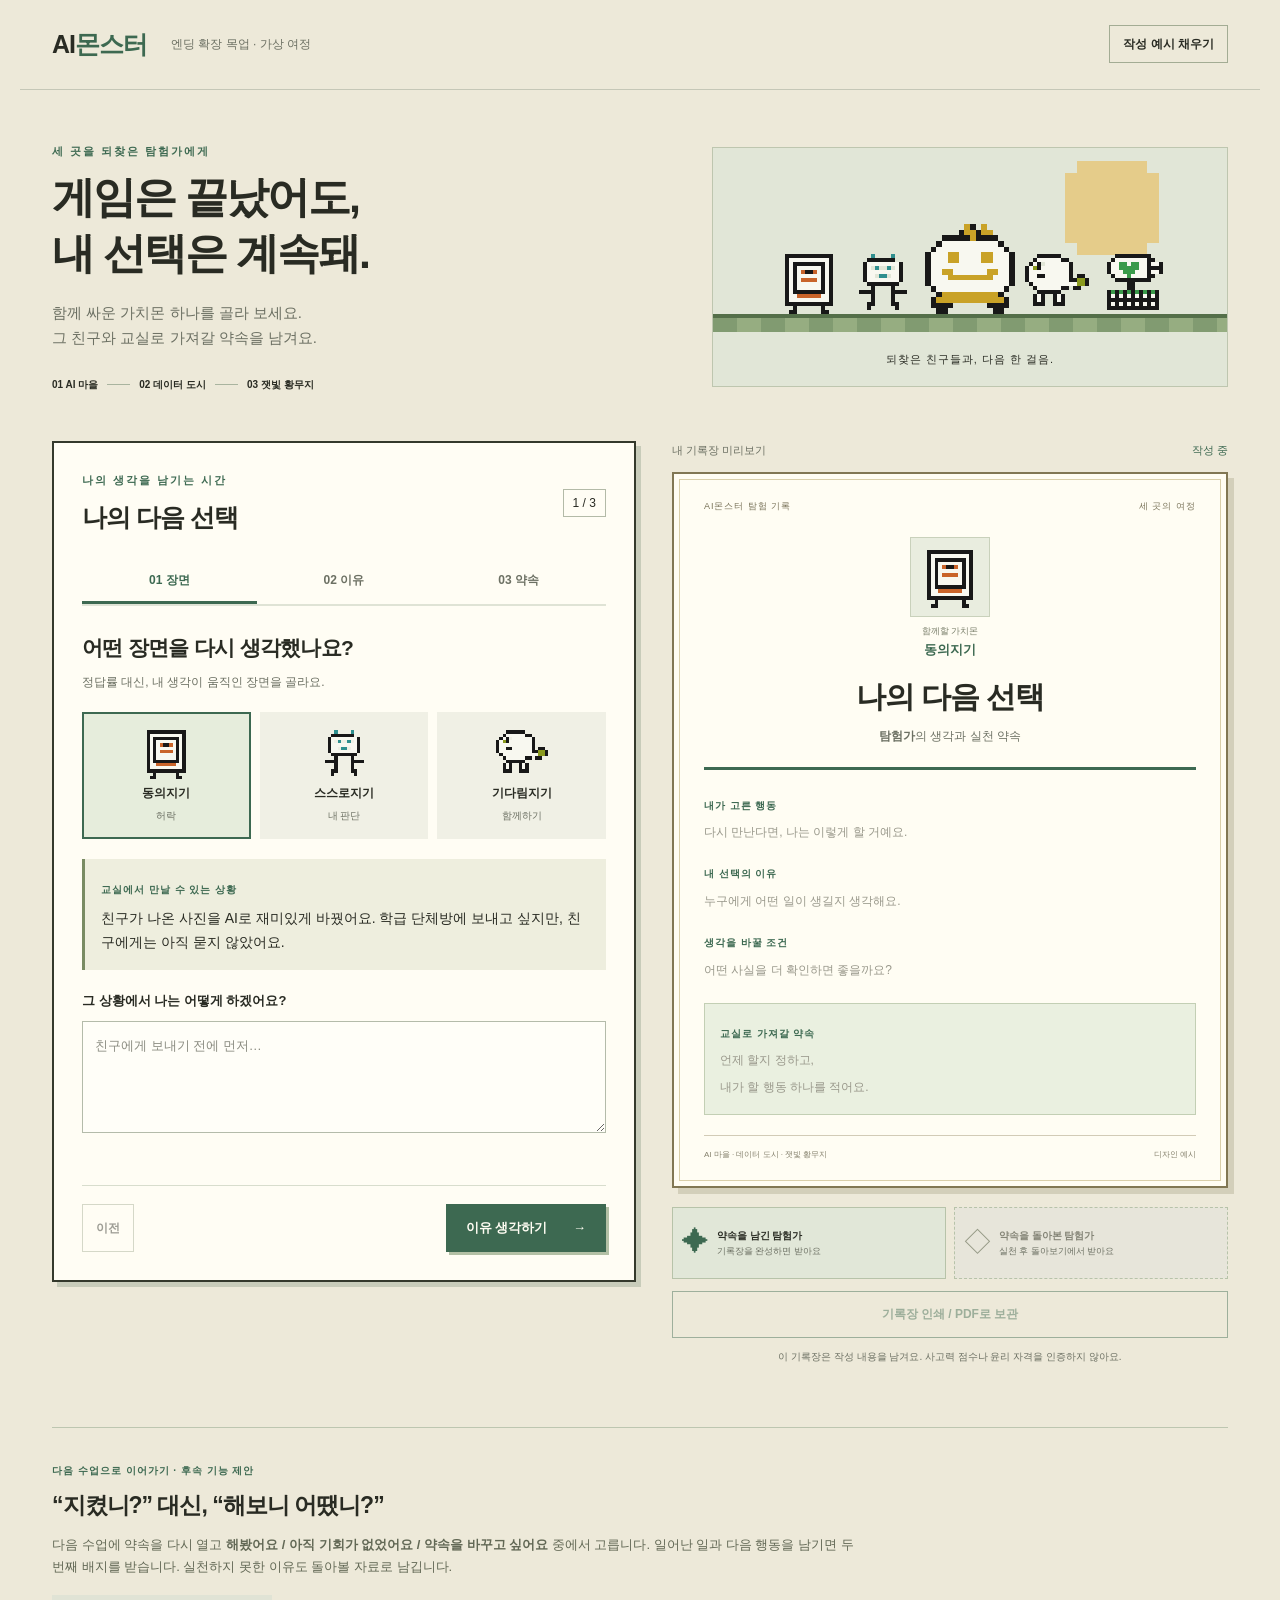
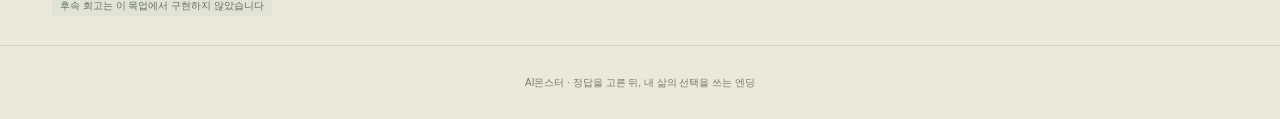
==== mockups/ending-reflection.html @ c7d959e9 "시트 v4 주소 연결 및 엔딩 회고 기록장 목업 추가" ====
<!doctype html>
<html lang="ko">
<head>
<meta charset="utf-8"><meta name="viewport" content="width=device-width,initial-scale=1">
<title>AI몬스터 · 나의 다음 선택</title>
<link rel="stylesheet" href="ending-reflection.css">
</head>
<body>
<header class="top"><a href="../index.html" class="brand">AI<span>몬스터</span></a><span class="prototype">엔딩 확장 목업 · 가상 여정</span><button id="example" class="quiet">작성 예시 채우기</button></header>
<main>
<section class="hero">
 <div><p class="eyebrow">세 곳을 되찾은 탐험가에게</p><h1>게임은 끝났어도,<br>내 선택은 계속돼.</h1><p class="lead">함께 싸운 가치몬 하나를 골라 보세요.<br>그 친구와 교실로 가져갈 약속을 남겨요.</p><div class="route"><span>01 AI 마을</span><i></i><span>02 데이터 도시</span><i></i><span>03 잿빛 황무지</span></div></div>
 <div class="hero-art"><div class="sun"></div><div id="parade"></div><div class="ground"></div><p>되찾은 친구들과, 다음 한 걸음.</p></div>
</section>
<div class="workspace">
<section class="workbook" aria-labelledby="workTitle">
 <div class="section-heading"><div><p class="eyebrow">나의 생각을 남기는 시간</p><h2 id="workTitle">나의 다음 선택</h2></div><span id="stepLabel" class="counter">1 / 3</span></div>
 <nav class="steps" aria-label="작성 단계"><button data-step="0" class="active">01 장면</button><button data-step="1">02 이유</button><button data-step="2">03 약속</button></nav>
 <div class="step" data-page="0">
  <h3>어떤 장면을 다시 생각했나요?</h3><p class="hint">정답률 대신, 내 생각이 움직인 장면을 골라요.</p>
  <div id="companions" class="companions"></div>
  <div class="scene"><span class="small-label">교실에서 만날 수 있는 상황</span><p id="scenario"></p></div>
  <label for="choice">그 상황에서 나는 어떻게 하겠어요?</label><textarea id="choice" maxlength="180" placeholder="친구에게 보내기 전에 먼저…"></textarea>
 </div>
 <div class="step" data-page="1" hidden>
  <h3>그 선택을 한 이유는 무엇인가요?</h3><p class="hint">“좋은 일이니까”에서 한 걸음 더 가볼까요?</p>
  <label for="reason">누구에게 어떤 일이 생길 수 있나요?</label><textarea id="reason" maxlength="220" placeholder="내가 이렇게 하면, …에게 …이 생길 수 있어요."></textarea>
  <label for="condition">어떤 사실을 새로 알면 생각을 바꾸겠어요?</label><textarea id="condition" maxlength="180" placeholder="만약 …이라는 사실을 확인한다면, …하겠어요."></textarea>
  <p class="coach">생각을 바꾸는 것도 판단이에요. 근거가 달라졌을 때를 떠올려 보세요.</p>
 </div>
 <div class="step" data-page="2" hidden>
  <h3>작게, 직접 해볼 약속 하나.</h3><p class="hint">언제 할지 정하면, 나중에 해봤는지 돌아볼 수 있어요.</p>
  <label for="when">언제, 어떤 상황에서?</label><input id="when" maxlength="90" placeholder="다음에 학급 단체방에 사진을 보낼 때">
  <label for="promise">무엇을 하겠어요?</label><textarea id="promise" maxlength="180" placeholder="사진에 나온 친구에게 보내도 되는지 묻고, 괜찮다는 답을 기다리겠어요."></textarea>
  <label for="nickname">기록장에 넣을 별명</label><input id="nickname" maxlength="12" placeholder="탐험가" value="탐험가">
  <p class="coach">실명은 쓰지 않아도 돼요. 이 목업의 글은 서버로 보내지 않으며 새로고침하면 사라져요.</p>
 </div>
 <p id="message" role="status" class="message"></p>
 <div class="actions"><button id="back" class="quiet" disabled>이전</button><button id="next" class="primary">이유 생각하기 <span>→</span></button></div>
</section>
<aside class="preview-side">
 <div class="preview-label"><span>내 기록장 미리보기</span><span id="state">작성 중</span></div>
 <article class="certificate" id="certificate">
  <div class="cert-top"><span>AI몬스터 탐험 기록</span><span>세 곳의 여정</span></div>
  <div class="cert-seal"><img id="partnerImage" alt=""><span>함께할 가치몬</span><strong id="partnerName"></strong></div>
  <h2>나의 다음 선택</h2><p class="cert-owner"><b id="ownerText">탐험가</b>의 생각과 실천 약속</p>
  <div class="cert-rule"></div>
  <section><span class="small-label">내가 고른 행동</span><p id="choiceText" class="placeholder">다시 만난다면, 나는 이렇게 할 거예요.</p></section>
  <section><span class="small-label">내 선택의 이유</span><p id="reasonText" class="placeholder">누구에게 어떤 일이 생길지 생각해요.</p></section>
  <section><span class="small-label">생각을 바꿀 조건</span><p id="conditionText" class="placeholder">어떤 사실을 더 확인하면 좋을까요?</p></section>
  <section class="pledge"><span class="small-label">교실로 가져갈 약속</span><p id="whenText" class="placeholder">언제 할지 정하고,</p><p id="promiseText" class="placeholder">내가 할 행동 하나를 적어요.</p></section>
  <footer><span>AI 마을 · 데이터 도시 · 잿빛 황무지</span><span>디자인 예시</span></footer>
 </article>
 <div class="badge-row"><div id="writtenBadge"><span class="badge-icon">✦</span><div><b>약속을 남긴 탐험가</b><small id="badgeStatus">기록장을 완성하면 받아요</small></div></div><div class="locked"><span class="badge-icon">◇</span><div><b>약속을 돌아본 탐험가</b><small>실천 후 돌아보기에서 받아요</small></div></div></div>
 <button id="print" class="print" disabled>기록장 인쇄 / PDF로 보관</button><p class="footnote">이 기록장은 작성 내용을 남겨요. 사고력 점수나 윤리 자격을 인증하지 않아요.</p>
</aside>
</div>
<section class="teacher-note"><span class="small-label">다음 수업으로 이어가기 · 후속 기능 제안</span><h2>“지켰니?” 대신, “해보니 어땠니?”</h2><p>다음 수업에 약속을 다시 열고 <b>해봤어요 / 아직 기회가 없었어요 / 약속을 바꾸고 싶어요</b> 중에서 고릅니다. 일어난 일과 다음 행동을 남기면 두 번째 배지를 받습니다. 실천하지 못한 이유도 돌아볼 자료로 남깁니다.</p><span class="tag">후속 회고는 이 목업에서 구현하지 않았습니다</span></section>
</main>
<footer class="page-footer">AI몬스터 · 정답을 고른 뒤, 내 삶의 선택을 쓰는 엔딩</footer>
<script src="../data/tools.js"></script><script src="../data/monsters.js"></script><script src="../data/stage1/monsters.js"></script><script src="../data/stage2/monsters.js"></script><script src="../data/stage3/monsters.js"></script><script src="../src/render.js"></script><script src="ending-reflection.js"></script>
</body></html>
---- mockups/ending-reflection.css ----
:root{--ink:#292b23;--paper:#ede9d9;--cream:#fffdf4;--green:#3d6951;--muted:#6c7063;--gold:#c9a14b;--line:#34392c}*{box-sizing:border-box}body{margin:0;background:var(--paper);color:var(--ink);font-family:'Malgun Gothic',sans-serif;font-size:15px;line-height:1.7}button,input,textarea{font:inherit}button{cursor:pointer;color:inherit}button:disabled{cursor:default;opacity:.45}button:focus-visible,a:focus-visible,input:focus-visible,textarea:focus-visible{outline:3px solid #b98b33;outline-offset:4px}button{transition:background .15s,transform .15s}button:hover:not(:disabled){transform:translateY(-1px)}.top{max-width:1240px;margin:auto;padding:23px 32px;display:flex;align-items:center;gap:24px;border-bottom:1px solid #c5c7b7}.brand{font-weight:900;font-size:25px;color:var(--ink);text-decoration:none;letter-spacing:-1px}.brand span{color:var(--green)}.prototype{font-size:12px;color:var(--muted)}.top button{margin-left:auto}main{max-width:1240px;margin:auto;padding:0 32px}.hero{display:grid;grid-template-columns:1.2fr 1fr;gap:40px;align-items:center;padding:52px 0 48px}.eyebrow{font-size:11px;letter-spacing:2px;color:var(--green);font-weight:800;margin:0 0 10px}h1{font-size:43px;line-height:1.3;letter-spacing:-2px;margin:0 0 18px}h2{font-size:25px;line-height:1.4;letter-spacing:-1px;margin:0}h3{font-size:21px;line-height:1.5;margin:26px 0 8px;letter-spacing:-.7px}.lead{color:var(--muted);margin:0}.route{display:flex;align-items:center;gap:9px;font-size:10px;font-weight:bold;margin-top:25px;flex-wrap:wrap}.route i{height:1px;background:#a9b49f;width:23px}.hero-art{position:relative;background:#e1e6d7;min-height:240px;border:1px solid #bec6af;display:flex;flex-direction:column;justify-content:flex-end;align-items:center;overflow:hidden}.sun{position:absolute;top:25px;right:80px;width:70px;height:70px;background:#e5cc8a;box-shadow:12px 0 #e5cc8a,-12px 0 #e5cc8a,0 12px #e5cc8a,0 -12px #e5cc8a}#parade{position:relative;display:flex;gap:10px;align-items:flex-end;z-index:1;padding-top:70px}#parade img{width:64px;height:64px;image-rendering:pixelated}#parade img:nth-child(3){width:90px;height:90px}.ground{width:100%;height:18px;background:repeating-linear-gradient(90deg,#819b71 0 24px,#96ad81 24px 48px);border-top:4px solid #546f49}.hero-art p{font-size:11px;letter-spacing:1px;margin:18px 0}.workspace{display:grid;grid-template-columns:1.05fr 1fr;gap:36px;align-items:start}.workbook{background:var(--cream);border:2px solid var(--line);box-shadow:5px 5px 0 #c8ccba;padding:28px}.section-heading{display:flex;align-items:center;justify-content:space-between;gap:16px}.counter{font-size:12px;border:1px solid #b3baa7;padding:3px 9px;white-space:nowrap}.steps{display:flex;gap:0;border-bottom:2px solid #dfe3d5;margin-top:24px}.steps button{flex:1;border:0;border-bottom:3px solid transparent;background:none;padding:11px 3px;font-size:12px;font-weight:bold;color:var(--muted)}.steps button.active{border-color:var(--green);color:var(--green)}.hint{font-size:12px;color:var(--muted);margin:0 0 20px}.companions{display:grid;grid-template-columns:repeat(3,minmax(0,1fr));gap:9px}.companion{display:flex;align-items:center;flex-direction:column;gap:4px;padding:13px 4px;background:#f0f0e5;border:2px solid transparent;font-size:12px;font-weight:bold}.companion[aria-pressed=true]{border-color:var(--green);background:#e6eddc}.companion img{image-rendering:pixelated;width:52px;height:52px}.companion small{font-size:10px;color:var(--muted);font-weight:normal}.scene{padding:16px;background:#eeeede;border-left:3px solid #798b63;margin:20px 0}.small-label{font-size:10px;font-weight:bold;color:var(--green);letter-spacing:1px}.scene p{font-size:14px;margin:6px 0 0}label{display:block;font-size:13px;font-weight:bold;margin:18px 0 8px}textarea,input{width:100%;max-width:100%;border:1px solid #b4bbaa;background:#fffef8;padding:12px;color:var(--ink);border-radius:0}textarea{min-height:112px;resize:vertical;font-size:13px;line-height:1.8}input{font-size:13px}textarea::placeholder,input::placeholder{color:#8b8c81}.coach{font-size:12px;padding:14px;background:#eaf0e1;color:#506140;margin:18px 0}.actions{display:flex;justify-content:space-between;gap:10px;padding-top:18px;border-top:1px solid #d8ddcd}.quiet{padding:8px 13px;background:transparent;border:1px solid #a3ac94;font-size:12px;font-weight:bold}.primary{padding:11px 18px;border:2px solid var(--green);background:var(--green);color:#fffdf3;font-size:13px;font-weight:bold;box-shadow:3px 3px 0 #b3c0a5}.primary span{margin-left:22px}.message{font-size:12px;min-height:21px;color:#945333}.preview-label{display:flex;justify-content:space-between;color:var(--muted);font-size:11px;margin-bottom:12px}.preview-label span:last-child{color:var(--green)}.certificate{position:relative;background:#fffdf3;border:2px solid #817754;padding:25px 30px;box-shadow:6px 6px 0 #d3cfba;outline:1px solid #d9cfaa;outline-offset:-8px}.cert-top{display:flex;justify-content:space-between;gap:10px;font-size:9px;letter-spacing:1px;color:#797359}.cert-seal{margin:23px auto 15px;display:flex;flex-direction:column;align-items:center}.cert-seal img{width:80px;height:80px;image-rendering:pixelated;background:#e9eddf;border:1px solid #c9d1bb;padding:8px}.cert-seal span{font-size:9px;color:#7b806c;margin-top:7px}.cert-seal strong{font-size:13px;color:var(--green)}.certificate h2{text-align:center;font-size:30px;letter-spacing:-1.2px}.cert-owner{text-align:center;font-size:12px;color:var(--muted);margin:8px 0 20px}.cert-rule{height:3px;background:var(--green);margin-bottom:21px}.certificate section{margin:16px 0}.certificate section p{font-size:12px;line-height:1.85;margin:5px 0 0;white-space:pre-wrap;overflow-wrap:anywhere}.certificate .placeholder{color:#99988b}.certificate .pledge{background:#eaf0e0;border:1px solid #c3cfb4;padding:15px;margin-top:22px}.certificate footer{border-top:1px solid #d2cbb6;padding-top:12px;margin-top:20px;font-size:8px;color:#85816d;display:flex;justify-content:space-between;gap:10px}.badge-row{display:grid;grid-template-columns:1fr 1fr;gap:8px;margin:19px 0 12px}.badge-row>div{display:flex;align-items:center;gap:8px;background:#e1e7d8;border:1px solid #b7c3a9;padding:12px 9px}.badge-row b{font-size:10px;display:block}.badge-row small{display:block;font-size:9px;color:var(--muted)}.badge-icon{font-size:27px;color:var(--green);flex-shrink:0}.badge-row .locked{background:#e7e5da;border-style:dashed;color:#858577}.locked .badge-icon{color:#959985}.badge-row .earned{background:#e9dca8;border:2px solid #ad8b39}.print{width:100%;padding:12px;border:1px solid var(--green);color:var(--green);font-weight:bold;background:transparent;font-size:12px}.footnote{font-size:10px;color:var(--muted);text-align:center;margin:10px 0}.teacher-note{border-top:1px solid #bdc6b0;margin-top:52px;padding:28px 0}.teacher-note h2{font-size:23px;margin:8px 0}.teacher-note p{font-size:13px;color:#626855;max-width:810px}.tag{font-size:10px;background:#e0e3d5;padding:5px 8px;color:#636f58}.page-footer{text-align:center;padding:28px;font-size:10px;color:#747c68;border-top:1px solid #d0d2c2}.preview-side,.workbook{min-width:0}[hidden]{display:none!important}@media(max-width:900px){main{padding:0 20px}.top{padding:18px 20px;gap:12px}.prototype{display:none}.hero{gap:22px}h1{font-size:34px}.workspace{gap:22px}.workbook{padding:20px}.certificate{padding:24px 20px}.hero-art #parade{gap:0}.hero-art #parade img{width:48px;height:48px}.hero-art #parade img:nth-child(3){width:64px;height:64px}}@media(max-width:680px){.hero{grid-template-columns:1fr;padding:30px 0}.hero-art{min-height:185px}.hero-art #parade{padding-top:40px}.workspace{grid-template-columns:1fr}.certificate{padding:24px}.badge-row{gap:6px}h1{font-size:36px}.top .brand{font-size:22px}.top button{font-size:10px;padding:7px}.route{font-size:9px}.route i{width:14px}.workbook{padding:20px}.teacher-note{margin-top:34px}}@media print{@page{size:A4;margin:18mm}body{background:white}.top,.hero,.workbook,.preview-label,.badge-row,.print,.footnote,.teacher-note,.page-footer{display:none!important}main{padding:0}.workspace{display:block}.certificate{max-width:170mm;margin:auto;box-shadow:none;break-inside:avoid}.certificate section p{font-size:12pt}.certificate h2{font-size:26pt}}
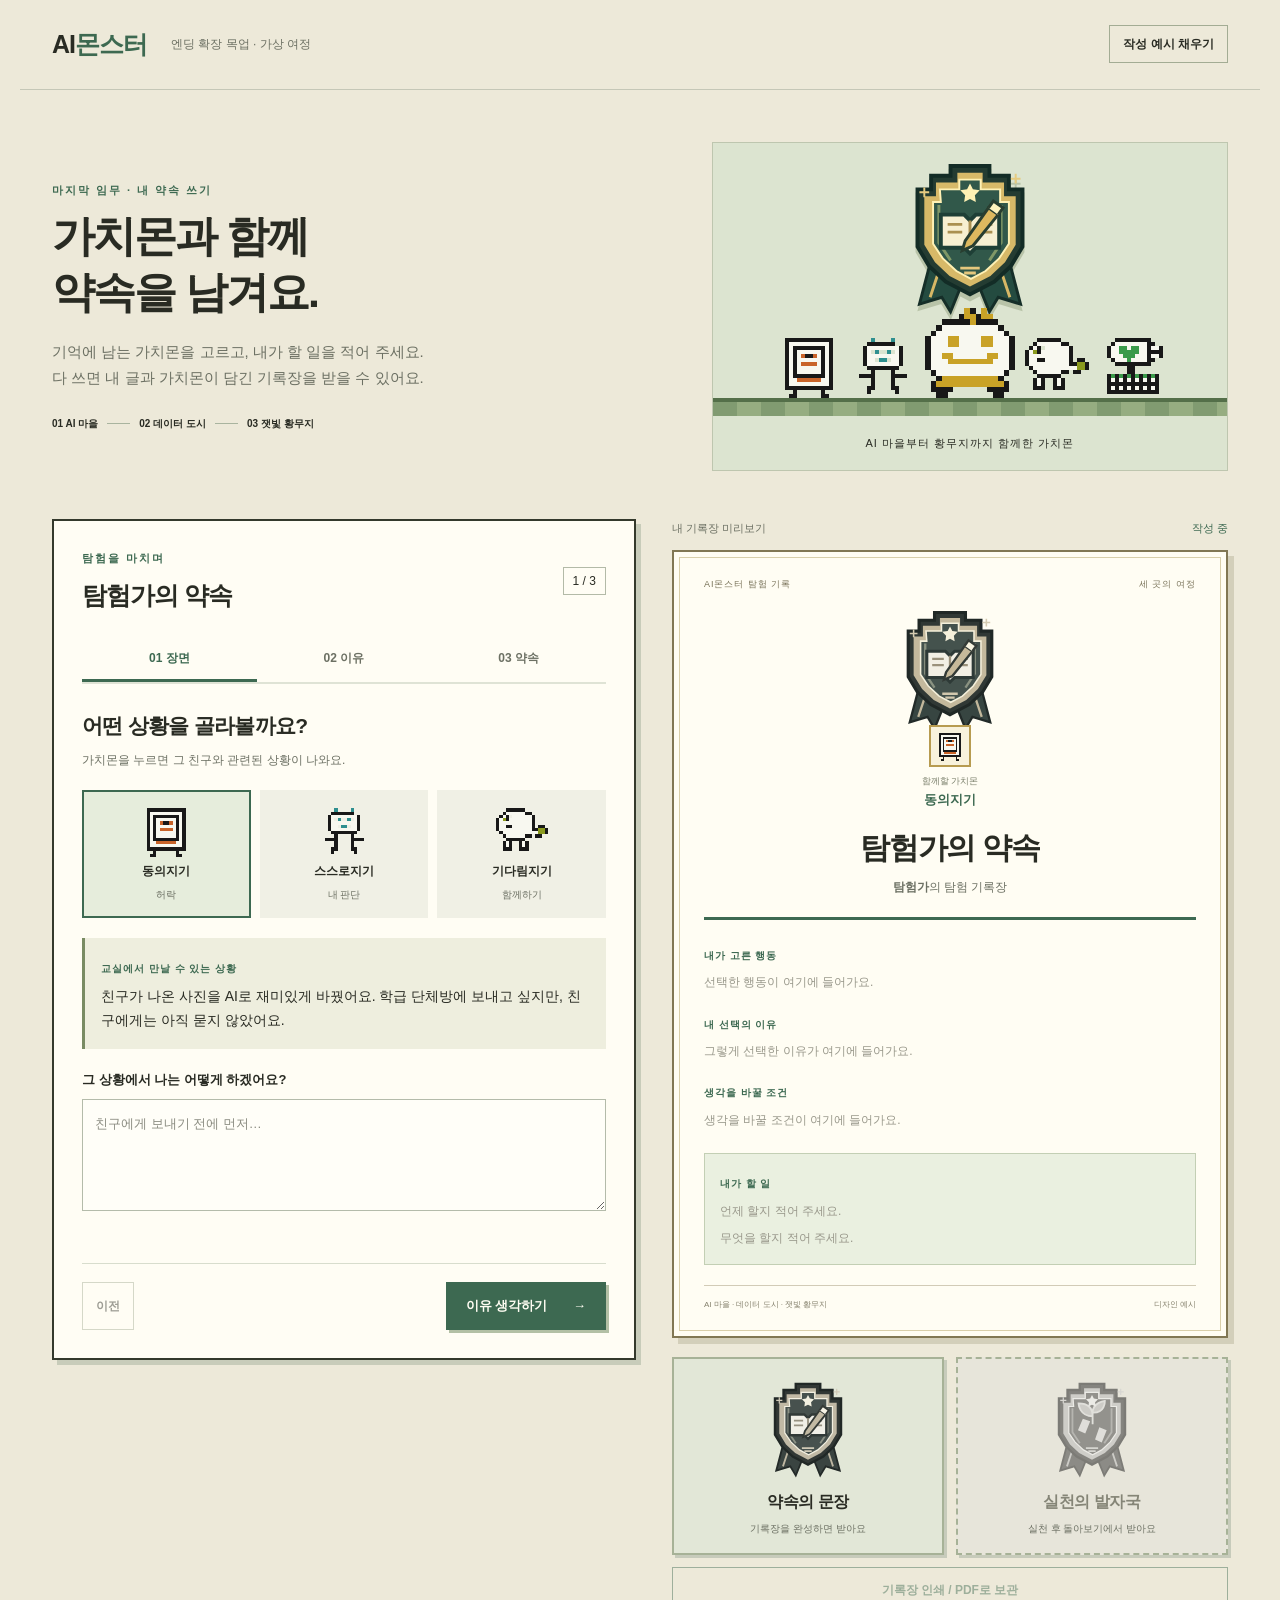
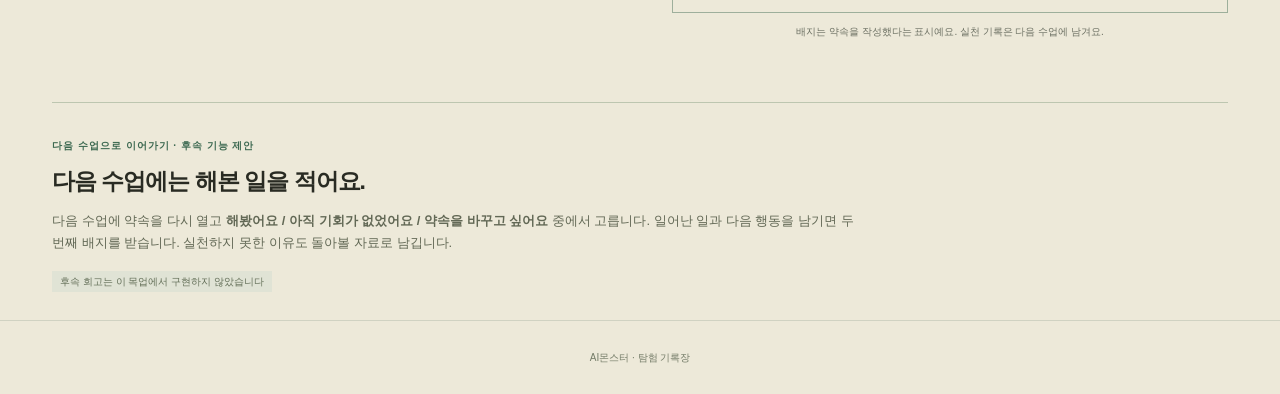
==== commit 3cdf9749: "엔딩 안내 문구 정리와 문장형 배지 디자인 개선" ====
--- a/mockups/ending-reflection.html
+++ b/mockups/ending-reflection.html
@@ -2,34 +2,34 @@
 <html lang="ko">
 <head>
 <meta charset="utf-8"><meta name="viewport" content="width=device-width,initial-scale=1">
-<title>AI몬스터 · 나의 다음 선택</title>
+<title>AI몬스터 · 탐험가의 약속</title>
 <link rel="stylesheet" href="ending-reflection.css">
 </head>
 <body>
 <header class="top"><a href="../index.html" class="brand">AI<span>몬스터</span></a><span class="prototype">엔딩 확장 목업 · 가상 여정</span><button id="example" class="quiet">작성 예시 채우기</button></header>
 <main>
 <section class="hero">
- <div><p class="eyebrow">세 곳을 되찾은 탐험가에게</p><h1>게임은 끝났어도,<br>내 선택은 계속돼.</h1><p class="lead">함께 싸운 가치몬 하나를 골라 보세요.<br>그 친구와 교실로 가져갈 약속을 남겨요.</p><div class="route"><span>01 AI 마을</span><i></i><span>02 데이터 도시</span><i></i><span>03 잿빛 황무지</span></div></div>
- <div class="hero-art"><div class="sun"></div><div id="parade"></div><div class="ground"></div><p>되찾은 친구들과, 다음 한 걸음.</p></div>
+ <div><p class="eyebrow">마지막 임무 · 내 약속 쓰기</p><h1>가치몬과 함께<br>약속을 남겨요.</h1><p class="lead">기억에 남는 가치몬을 고르고, 내가 할 일을 적어 주세요.<br>다 쓰면 내 글과 가치몬이 담긴 기록장을 받을 수 있어요.</p><div class="route"><span>01 AI 마을</span><i></i><span>02 데이터 도시</span><i></i><span>03 잿빛 황무지</span></div></div>
+ <div class="hero-art"><img class="hero-emblem" src="badge-pledge.svg" alt="펜과 책이 새겨진 약속의 문장"><div id="parade"></div><div class="ground"></div><p>AI 마을부터 황무지까지 함께한 가치몬</p></div>
 </section>
 <div class="workspace">
 <section class="workbook" aria-labelledby="workTitle">
- <div class="section-heading"><div><p class="eyebrow">나의 생각을 남기는 시간</p><h2 id="workTitle">나의 다음 선택</h2></div><span id="stepLabel" class="counter">1 / 3</span></div>
+ <div class="section-heading"><div><p class="eyebrow">탐험을 마치며</p><h2 id="workTitle">탐험가의 약속</h2></div><span id="stepLabel" class="counter">1 / 3</span></div>
  <nav class="steps" aria-label="작성 단계"><button data-step="0" class="active">01 장면</button><button data-step="1">02 이유</button><button data-step="2">03 약속</button></nav>
  <div class="step" data-page="0">
-  <h3>어떤 장면을 다시 생각했나요?</h3><p class="hint">정답률 대신, 내 생각이 움직인 장면을 골라요.</p>
+  <h3>어떤 상황을 골라볼까요?</h3><p class="hint">가치몬을 누르면 그 친구와 관련된 상황이 나와요.</p>
   <div id="companions" class="companions"></div>
   <div class="scene"><span class="small-label">교실에서 만날 수 있는 상황</span><p id="scenario"></p></div>
   <label for="choice">그 상황에서 나는 어떻게 하겠어요?</label><textarea id="choice" maxlength="180" placeholder="친구에게 보내기 전에 먼저…"></textarea>
  </div>
  <div class="step" data-page="1" hidden>
-  <h3>그 선택을 한 이유는 무엇인가요?</h3><p class="hint">“좋은 일이니까”에서 한 걸음 더 가볼까요?</p>
+  <h3>그 선택을 한 이유는 무엇인가요?</h3><p class="hint">왜 그렇게 하려는지, 영향을 받을 사람을 떠올리며 써 주세요.</p>
   <label for="reason">누구에게 어떤 일이 생길 수 있나요?</label><textarea id="reason" maxlength="220" placeholder="내가 이렇게 하면, …에게 …이 생길 수 있어요."></textarea>
   <label for="condition">어떤 사실을 새로 알면 생각을 바꾸겠어요?</label><textarea id="condition" maxlength="180" placeholder="만약 …이라는 사실을 확인한다면, …하겠어요."></textarea>
-  <p class="coach">생각을 바꾸는 것도 판단이에요. 근거가 달라졌을 때를 떠올려 보세요.</p>
+  <p class="coach">예를 들어, 친구가 싫다고 말하면 어떻게 하겠어요?</p>
  </div>
  <div class="step" data-page="2" hidden>
-  <h3>작게, 직접 해볼 약속 하나.</h3><p class="hint">언제 할지 정하면, 나중에 해봤는지 돌아볼 수 있어요.</p>
+  <h3>다음에는 어떻게 하겠어요?</h3><p class="hint">“조심할게요”보다 내가 할 행동을 써 주세요.</p>
   <label for="when">언제, 어떤 상황에서?</label><input id="when" maxlength="90" placeholder="다음에 학급 단체방에 사진을 보낼 때">
   <label for="promise">무엇을 하겠어요?</label><textarea id="promise" maxlength="180" placeholder="사진에 나온 친구에게 보내도 되는지 묻고, 괜찮다는 답을 기다리겠어요."></textarea>
   <label for="nickname">기록장에 넣을 별명</label><input id="nickname" maxlength="12" placeholder="탐험가" value="탐험가">
@@ -42,21 +42,21 @@
  <div class="preview-label"><span>내 기록장 미리보기</span><span id="state">작성 중</span></div>
  <article class="certificate" id="certificate">
   <div class="cert-top"><span>AI몬스터 탐험 기록</span><span>세 곳의 여정</span></div>
-  <div class="cert-seal"><img id="partnerImage" alt=""><span>함께할 가치몬</span><strong id="partnerName"></strong></div>
-  <h2>나의 다음 선택</h2><p class="cert-owner"><b id="ownerText">탐험가</b>의 생각과 실천 약속</p>
+  <div class="cert-seal"><img class="certificate-emblem" src="badge-pledge.svg" alt="약속의 문장"><img id="partnerImage" alt=""><span>함께할 가치몬</span><strong id="partnerName"></strong></div>
+  <h2>탐험가의 약속</h2><p class="cert-owner"><b id="ownerText">탐험가</b>의 탐험 기록장</p>
   <div class="cert-rule"></div>
-  <section><span class="small-label">내가 고른 행동</span><p id="choiceText" class="placeholder">다시 만난다면, 나는 이렇게 할 거예요.</p></section>
-  <section><span class="small-label">내 선택의 이유</span><p id="reasonText" class="placeholder">누구에게 어떤 일이 생길지 생각해요.</p></section>
-  <section><span class="small-label">생각을 바꿀 조건</span><p id="conditionText" class="placeholder">어떤 사실을 더 확인하면 좋을까요?</p></section>
-  <section class="pledge"><span class="small-label">교실로 가져갈 약속</span><p id="whenText" class="placeholder">언제 할지 정하고,</p><p id="promiseText" class="placeholder">내가 할 행동 하나를 적어요.</p></section>
+  <section><span class="small-label">내가 고른 행동</span><p id="choiceText" class="placeholder">선택한 행동이 여기에 들어가요.</p></section>
+  <section><span class="small-label">내 선택의 이유</span><p id="reasonText" class="placeholder">그렇게 선택한 이유가 여기에 들어가요.</p></section>
+  <section><span class="small-label">생각을 바꿀 조건</span><p id="conditionText" class="placeholder">생각을 바꿀 조건이 여기에 들어가요.</p></section>
+  <section class="pledge"><span class="small-label">내가 할 일</span><p id="whenText" class="placeholder">언제 할지 적어 주세요.</p><p id="promiseText" class="placeholder">무엇을 할지 적어 주세요.</p></section>
   <footer><span>AI 마을 · 데이터 도시 · 잿빛 황무지</span><span>디자인 예시</span></footer>
  </article>
- <div class="badge-row"><div id="writtenBadge"><span class="badge-icon">✦</span><div><b>약속을 남긴 탐험가</b><small id="badgeStatus">기록장을 완성하면 받아요</small></div></div><div class="locked"><span class="badge-icon">◇</span><div><b>약속을 돌아본 탐험가</b><small>실천 후 돌아보기에서 받아요</small></div></div></div>
- <button id="print" class="print" disabled>기록장 인쇄 / PDF로 보관</button><p class="footnote">이 기록장은 작성 내용을 남겨요. 사고력 점수나 윤리 자격을 인증하지 않아요.</p>
+ <div class="badge-row"><div id="writtenBadge"><img class="badge-art" src="badge-pledge.svg" alt="책과 펜 문장"><div><b>약속의 문장</b><small id="badgeStatus">기록장을 완성하면 받아요</small></div></div><div class="locked"><img class="badge-art" src="badge-trail.svg" alt="발자국과 새싹 문장"><div><b>실천의 발자국</b><small>실천 후 돌아보기에서 받아요</small></div></div></div>
+ <button id="print" class="print" disabled>기록장 인쇄 / PDF로 보관</button><p class="footnote">배지는 약속을 작성했다는 표시예요. 실천 기록은 다음 수업에 남겨요.</p>
 </aside>
 </div>
-<section class="teacher-note"><span class="small-label">다음 수업으로 이어가기 · 후속 기능 제안</span><h2>“지켰니?” 대신, “해보니 어땠니?”</h2><p>다음 수업에 약속을 다시 열고 <b>해봤어요 / 아직 기회가 없었어요 / 약속을 바꾸고 싶어요</b> 중에서 고릅니다. 일어난 일과 다음 행동을 남기면 두 번째 배지를 받습니다. 실천하지 못한 이유도 돌아볼 자료로 남깁니다.</p><span class="tag">후속 회고는 이 목업에서 구현하지 않았습니다</span></section>
+<section class="teacher-note"><span class="small-label">다음 수업으로 이어가기 · 후속 기능 제안</span><h2>다음 수업에는 해본 일을 적어요.</h2><p>다음 수업에 약속을 다시 열고 <b>해봤어요 / 아직 기회가 없었어요 / 약속을 바꾸고 싶어요</b> 중에서 고릅니다. 일어난 일과 다음 행동을 남기면 두 번째 배지를 받습니다. 실천하지 못한 이유도 돌아볼 자료로 남깁니다.</p><span class="tag">후속 회고는 이 목업에서 구현하지 않았습니다</span></section>
 </main>
-<footer class="page-footer">AI몬스터 · 정답을 고른 뒤, 내 삶의 선택을 쓰는 엔딩</footer>
+<footer class="page-footer">AI몬스터 · 탐험 기록장</footer>
 <script src="../data/tools.js"></script><script src="../data/monsters.js"></script><script src="../data/stage1/monsters.js"></script><script src="../data/stage2/monsters.js"></script><script src="../data/stage3/monsters.js"></script><script src="../src/render.js"></script><script src="ending-reflection.js"></script>
 </body></html>
--- a/mockups/ending-reflection.css
+++ b/mockups/ending-reflection.css
@@ -1 +1,23 @@
 :root{--ink:#292b23;--paper:#ede9d9;--cream:#fffdf4;--green:#3d6951;--muted:#6c7063;--gold:#c9a14b;--line:#34392c}*{box-sizing:border-box}body{margin:0;background:var(--paper);color:var(--ink);font-family:'Malgun Gothic',sans-serif;font-size:15px;line-height:1.7}button,input,textarea{font:inherit}button{cursor:pointer;color:inherit}button:disabled{cursor:default;opacity:.45}button:focus-visible,a:focus-visible,input:focus-visible,textarea:focus-visible{outline:3px solid #b98b33;outline-offset:4px}button{transition:background .15s,transform .15s}button:hover:not(:disabled){transform:translateY(-1px)}.top{max-width:1240px;margin:auto;padding:23px 32px;display:flex;align-items:center;gap:24px;border-bottom:1px solid #c5c7b7}.brand{font-weight:900;font-size:25px;color:var(--ink);text-decoration:none;letter-spacing:-1px}.brand span{color:var(--green)}.prototype{font-size:12px;color:var(--muted)}.top button{margin-left:auto}main{max-width:1240px;margin:auto;padding:0 32px}.hero{display:grid;grid-template-columns:1.2fr 1fr;gap:40px;align-items:center;padding:52px 0 48px}.eyebrow{font-size:11px;letter-spacing:2px;color:var(--green);font-weight:800;margin:0 0 10px}h1{font-size:43px;line-height:1.3;letter-spacing:-2px;margin:0 0 18px}h2{font-size:25px;line-height:1.4;letter-spacing:-1px;margin:0}h3{font-size:21px;line-height:1.5;margin:26px 0 8px;letter-spacing:-.7px}.lead{color:var(--muted);margin:0}.route{display:flex;align-items:center;gap:9px;font-size:10px;font-weight:bold;margin-top:25px;flex-wrap:wrap}.route i{height:1px;background:#a9b49f;width:23px}.hero-art{position:relative;background:#e1e6d7;min-height:240px;border:1px solid #bec6af;display:flex;flex-direction:column;justify-content:flex-end;align-items:center;overflow:hidden}.sun{position:absolute;top:25px;right:80px;width:70px;height:70px;background:#e5cc8a;box-shadow:12px 0 #e5cc8a,-12px 0 #e5cc8a,0 12px #e5cc8a,0 -12px #e5cc8a}#parade{position:relative;display:flex;gap:10px;align-items:flex-end;z-index:1;padding-top:70px}#parade img{width:64px;height:64px;image-rendering:pixelated}#parade img:nth-child(3){width:90px;height:90px}.ground{width:100%;height:18px;background:repeating-linear-gradient(90deg,#819b71 0 24px,#96ad81 24px 48px);border-top:4px solid #546f49}.hero-art p{font-size:11px;letter-spacing:1px;margin:18px 0}.workspace{display:grid;grid-template-columns:1.05fr 1fr;gap:36px;align-items:start}.workbook{background:var(--cream);border:2px solid var(--line);box-shadow:5px 5px 0 #c8ccba;padding:28px}.section-heading{display:flex;align-items:center;justify-content:space-between;gap:16px}.counter{font-size:12px;border:1px solid #b3baa7;padding:3px 9px;white-space:nowrap}.steps{display:flex;gap:0;border-bottom:2px solid #dfe3d5;margin-top:24px}.steps button{flex:1;border:0;border-bottom:3px solid transparent;background:none;padding:11px 3px;font-size:12px;font-weight:bold;color:var(--muted)}.steps button.active{border-color:var(--green);color:var(--green)}.hint{font-size:12px;color:var(--muted);margin:0 0 20px}.companions{display:grid;grid-template-columns:repeat(3,minmax(0,1fr));gap:9px}.companion{display:flex;align-items:center;flex-direction:column;gap:4px;padding:13px 4px;background:#f0f0e5;border:2px solid transparent;font-size:12px;font-weight:bold}.companion[aria-pressed=true]{border-color:var(--green);background:#e6eddc}.companion img{image-rendering:pixelated;width:52px;height:52px}.companion small{font-size:10px;color:var(--muted);font-weight:normal}.scene{padding:16px;background:#eeeede;border-left:3px solid #798b63;margin:20px 0}.small-label{font-size:10px;font-weight:bold;color:var(--green);letter-spacing:1px}.scene p{font-size:14px;margin:6px 0 0}label{display:block;font-size:13px;font-weight:bold;margin:18px 0 8px}textarea,input{width:100%;max-width:100%;border:1px solid #b4bbaa;background:#fffef8;padding:12px;color:var(--ink);border-radius:0}textarea{min-height:112px;resize:vertical;font-size:13px;line-height:1.8}input{font-size:13px}textarea::placeholder,input::placeholder{color:#8b8c81}.coach{font-size:12px;padding:14px;background:#eaf0e1;color:#506140;margin:18px 0}.actions{display:flex;justify-content:space-between;gap:10px;padding-top:18px;border-top:1px solid #d8ddcd}.quiet{padding:8px 13px;background:transparent;border:1px solid #a3ac94;font-size:12px;font-weight:bold}.primary{padding:11px 18px;border:2px solid var(--green);background:var(--green);color:#fffdf3;font-size:13px;font-weight:bold;box-shadow:3px 3px 0 #b3c0a5}.primary span{margin-left:22px}.message{font-size:12px;min-height:21px;color:#945333}.preview-label{display:flex;justify-content:space-between;color:var(--muted);font-size:11px;margin-bottom:12px}.preview-label span:last-child{color:var(--green)}.certificate{position:relative;background:#fffdf3;border:2px solid #817754;padding:25px 30px;box-shadow:6px 6px 0 #d3cfba;outline:1px solid #d9cfaa;outline-offset:-8px}.cert-top{display:flex;justify-content:space-between;gap:10px;font-size:9px;letter-spacing:1px;color:#797359}.cert-seal{margin:23px auto 15px;display:flex;flex-direction:column;align-items:center}.cert-seal img{width:80px;height:80px;image-rendering:pixelated;background:#e9eddf;border:1px solid #c9d1bb;padding:8px}.cert-seal span{font-size:9px;color:#7b806c;margin-top:7px}.cert-seal strong{font-size:13px;color:var(--green)}.certificate h2{text-align:center;font-size:30px;letter-spacing:-1.2px}.cert-owner{text-align:center;font-size:12px;color:var(--muted);margin:8px 0 20px}.cert-rule{height:3px;background:var(--green);margin-bottom:21px}.certificate section{margin:16px 0}.certificate section p{font-size:12px;line-height:1.85;margin:5px 0 0;white-space:pre-wrap;overflow-wrap:anywhere}.certificate .placeholder{color:#99988b}.certificate .pledge{background:#eaf0e0;border:1px solid #c3cfb4;padding:15px;margin-top:22px}.certificate footer{border-top:1px solid #d2cbb6;padding-top:12px;margin-top:20px;font-size:8px;color:#85816d;display:flex;justify-content:space-between;gap:10px}.badge-row{display:grid;grid-template-columns:1fr 1fr;gap:8px;margin:19px 0 12px}.badge-row>div{display:flex;align-items:center;gap:8px;background:#e1e7d8;border:1px solid #b7c3a9;padding:12px 9px}.badge-row b{font-size:10px;display:block}.badge-row small{display:block;font-size:9px;color:var(--muted)}.badge-icon{font-size:27px;color:var(--green);flex-shrink:0}.badge-row .locked{background:#e7e5da;border-style:dashed;color:#858577}.locked .badge-icon{color:#959985}.badge-row .earned{background:#e9dca8;border:2px solid #ad8b39}.print{width:100%;padding:12px;border:1px solid var(--green);color:var(--green);font-weight:bold;background:transparent;font-size:12px}.footnote{font-size:10px;color:var(--muted);text-align:center;margin:10px 0}.teacher-note{border-top:1px solid #bdc6b0;margin-top:52px;padding:28px 0}.teacher-note h2{font-size:23px;margin:8px 0}.teacher-note p{font-size:13px;color:#626855;max-width:810px}.tag{font-size:10px;background:#e0e3d5;padding:5px 8px;color:#636f58}.page-footer{text-align:center;padding:28px;font-size:10px;color:#747c68;border-top:1px solid #d0d2c2}.preview-side,.workbook{min-width:0}[hidden]{display:none!important}@media(max-width:900px){main{padding:0 20px}.top{padding:18px 20px;gap:12px}.prototype{display:none}.hero{gap:22px}h1{font-size:34px}.workspace{gap:22px}.workbook{padding:20px}.certificate{padding:24px 20px}.hero-art #parade{gap:0}.hero-art #parade img{width:48px;height:48px}.hero-art #parade img:nth-child(3){width:64px;height:64px}}@media(max-width:680px){.hero{grid-template-columns:1fr;padding:30px 0}.hero-art{min-height:185px}.hero-art #parade{padding-top:40px}.workspace{grid-template-columns:1fr}.certificate{padding:24px}.badge-row{gap:6px}h1{font-size:36px}.top .brand{font-size:22px}.top button{font-size:10px;padding:7px}.route{font-size:9px}.route i{width:14px}.workbook{padding:20px}.teacher-note{margin-top:34px}}@media print{@page{size:A4;margin:18mm}body{background:white}.top,.hero,.workbook,.preview-label,.badge-row,.print,.footnote,.teacher-note,.page-footer{display:none!important}main{padding:0}.workspace{display:block}.certificate{max-width:170mm;margin:auto;box-shadow:none;break-inside:avoid}.certificate section p{font-size:12pt}.certificate h2{font-size:26pt}}
+
+/* 문장과 훈장: 게임의 짙은 테두리, 녹색, 금색을 함께 쓴다. */
+.hero-art { min-height: 290px; background: #dce4d0; }
+.hero-emblem { position: absolute; width: 140px; height: 164px; top: 12px; left: calc(50% - 70px); filter: drop-shadow(0 5px 0 #b8c3a8); }
+#parade { padding-top: 165px; }
+.cert-seal { position: relative; margin-top: 12px; }
+.cert-seal .certificate-emblem { width: 112px; height: 130px; padding: 0; border: 0; background: none; filter: saturate(.35); }
+.cert-seal #partnerImage { width: 42px; height: 42px; padding: 4px; margin-top: -9px; position: relative; background: #f8f2dc; border: 2px solid #b79b50; }
+.sealed .certificate-emblem { filter: drop-shadow(0 3px 0 #d3c79d); }
+.certificate.sealed { border-color: #b08a31; }
+.badge-row { gap: 12px; }
+.badge-row > div { position: relative; flex-direction: column; text-align: center; padding: 18px 10px 16px; border: 2px solid #a7b297; background: #e2e7d7; box-shadow: 3px 3px 0 #c7cbbb; }
+.badge-art { width: 88px; height: 103px; flex-shrink: 0; filter: saturate(.25); }
+.badge-row b { font-size: 16px; letter-spacing: -.5px; }
+.badge-row small { font-size: 10px; margin-top: 4px; }
+.badge-row .earned { background: #284b3e; color: #ffe8a7; border-color: #c6a34b; box-shadow: 3px 3px 0 #a38c51; }
+.earned .badge-art { filter: drop-shadow(0 3px 0 #193b30); }
+.badge-row .earned small { color: #d5dabd; }
+.badge-row .locked .badge-art { filter: grayscale(1); opacity: .55; }
+@media(max-width:900px) { .hero-art #parade { padding-top: 165px; } }
+@media(max-width:680px) { .hero-art { min-height: 280px; } .hero-art #parade { padding-top: 165px; } }
+@media(prefers-reduced-motion:no-preference) { .earned .badge-art { animation: receive-badge .45s ease-out; } @keyframes receive-badge { from { transform: scale(.85); } to { transform: scale(1); } } }
